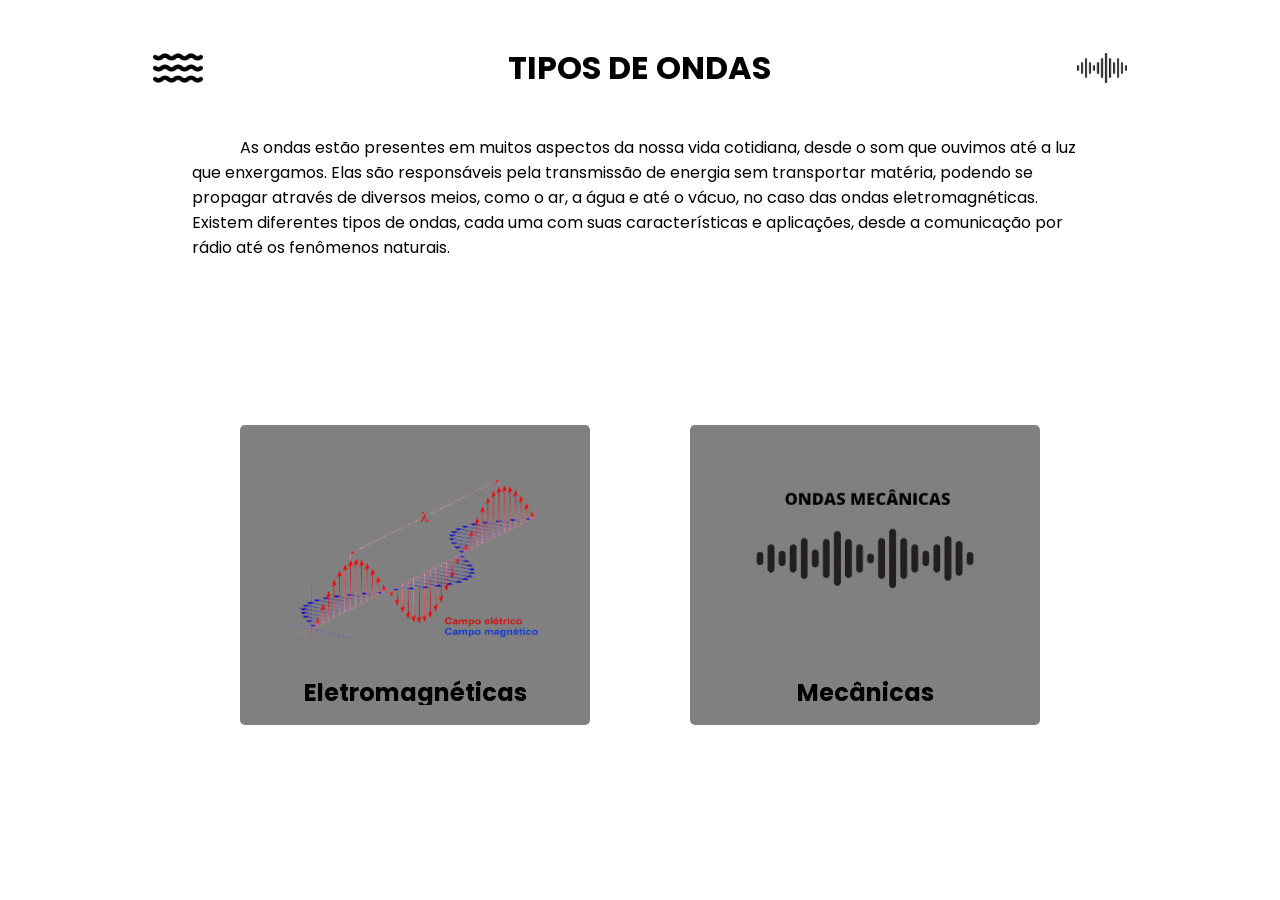
==== index.html @ f58f9566 "Add files via upload" ====
<!DOCTYPE html>
<html lang="pt-br">
<head>
    <meta charset="UTF-8">
    <meta name="viewport" content="width=device-width, initial-scale=1.0">
    <link rel="stylesheet" href="./css/style.css">
    <title>Tipos de Ondas</title>
</head>
<body>
    <header>
        <img src="/images/onda.png" alt="Ondas" width="50">
        <h1>tipos de ondas</h1>
        <img src="/images/ondas-sonoras.png" alt="Onda sonora" width="50">
    </header>
    <main>
        <div class="texto_introdutorio">
            <p>
                As ondas estão presentes em muitos aspectos da nossa vida cotidiana, desde o som que ouvimos até a luz que enxergamos. Elas são responsáveis pela transmissão de energia sem transportar matéria, podendo se propagar através de diversos meios, como o ar, a água e até o vácuo, no caso das ondas eletromagnéticas. Existem diferentes tipos de ondas, cada uma com suas características e aplicações, desde a comunicação por rádio até os fenômenos naturais.
            </p>
        </div>
        
        <section class="cards">
            <div class="card">
                <div class="img_box">
                    <img src="./images/onda-eletromagnetica-Photoroom.png" alt="Foto de uma onda eletromagnética" width="300">
                </div>
                <div class="content">
                    <h2>Eletromagnéticas</h2>
                    <p>Ondas eletromagnéticas são formas de energia que se propagam no vácuo ou em materiais, como a luz e ondas de rádio. Elas não precisam de um meio físico para se mover.
                    </p>
                    <div class="link"><a class="link" href="./eletromagneticas.html">Saiba mais</a></div>
                </div>
            </div>

            <div class="card">
                <div class="img_box">
                    <img src="./images/onda_sonora_remover_fundo-Photoroom.png" alt="Foto de uma onda sonora" width="300">
                </div>
                <div class="content">
                    <h2>Mecânicas</h2>
                    <p>Ondas mecânicas são aquelas que precisam de um meio material (sólido, líquido ou gasoso) para se propagar, como o som e as ondas na água. Elas transportam energia, mas não matéria, e podem ser transversais ou longitudinais.</p>
                    <div class="link">
                        <a href="./mecanicas.html">Saiba mais</a></div>
                </div>
            </div>
        </section>
    </main>
</body>
</html>
---- css/style.css ----
@import url('https://fonts.googleapis.com/css2?family=Poppins:ital,wght@0,100;0,200;0,300;0,400;0,500;0,600;0,700;0,800;0,900;1,100;1,200;1,300;1,400;1,500;1,600;1,700;1,800;1,900&display=swap');
*{
    padding: 0;
    margin: 0;
    font-family: Arial, Helvetica, sans-serif;
    font-family: "Poppins", sans-serif;
}
header{
    display: flex;
    justify-content: space-around;
    align-items: center;
    width: 100vw;
    height:15vh;
    text-transform: uppercase;
}
.texto_introdutorio{
    width: 70vw;
    margin: 0 auto;
    text-indent: 3rem;
}
.cards{
    display: flex;
    align-items: center;
    justify-content: center;
    gap: 100px;
    height: 70vh;
    flex-wrap: wrap;
}
.card{
    display: flex;
    justify-content: center;
    width: 350px;
    height: 300px;
    position: relative;
    background-color: gray;
    border-radius: 5px;
    transition: 0.5s;
}
.card:hover{
    height: 400px;
}
.card .img_box{
    position: absolute;
    width: 250px;
    height: auto;
    top: 50px;
    transition: 0.5s;
}
.card:hover .img_box{
    top: -20px;
    scale: 0.75;
}
.card .img_box img{
    width: 100%;
    height: 100%;
    object-fit: cover;
}
.card .content{
    display: flex;
    flex-direction: column;
    gap: 15px;
    position: absolute;
    top: 250px;
    width: 100%;
    text-align: center;
    height: 30px;
    overflow: hidden;
    transition: 0.5s;
}
.card:hover .content{
    top: 130px;
    height: 250px;
}
.link a{
    text-decoration: none;
    border: 1px solid black;
    padding: 5px;
    background-color: red;
    background-color: black;
    color: white;
}
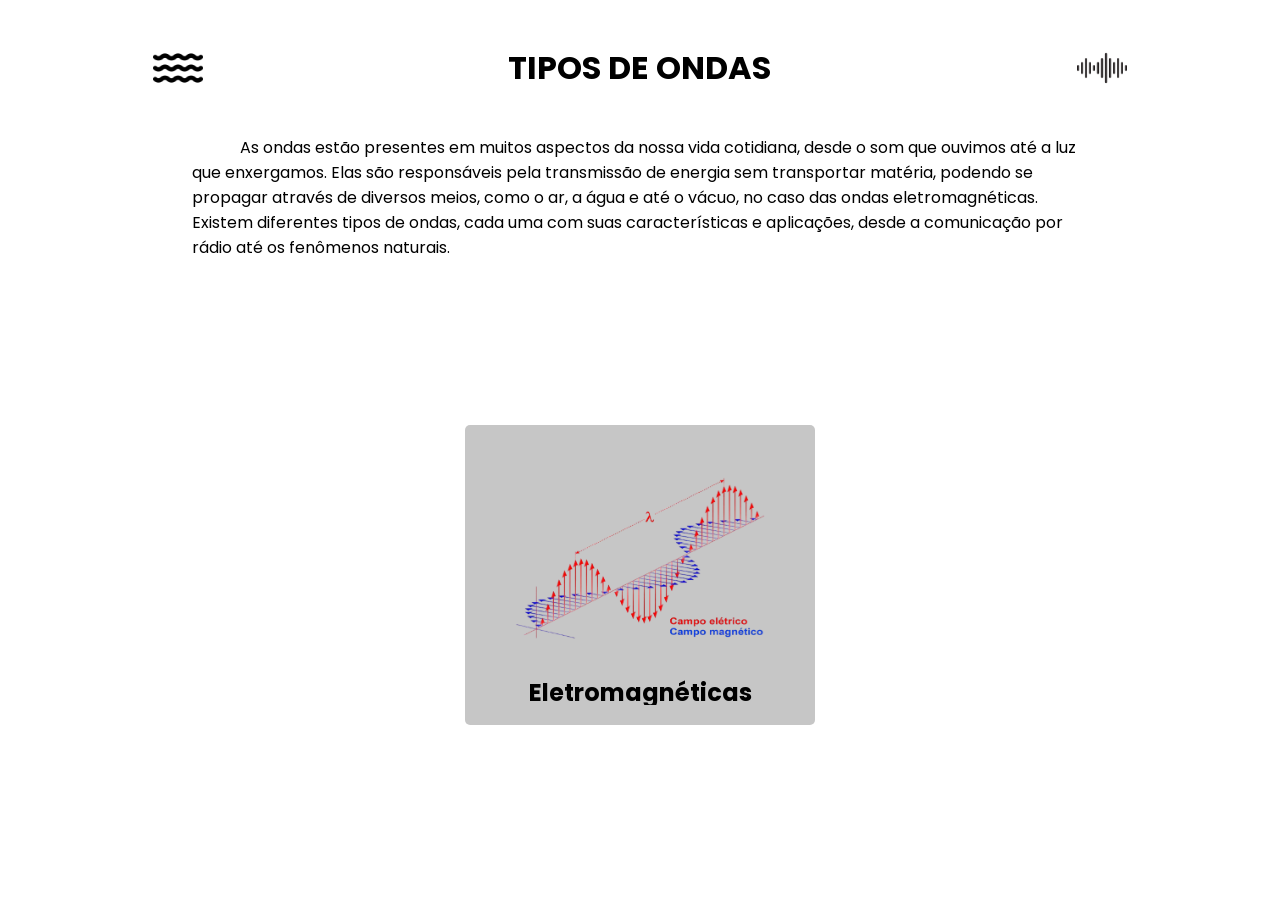
==== commit 422b3096: "Add files via upload" ====
--- a/index.html
+++ b/index.html
@@ -8,9 +8,9 @@
 </head>
 <body>
     <header>
-        <img src="/images/onda.png" alt="Ondas" width="50">
+        <img src="./images/onda.png" alt="Ondas" width="50">
         <h1>tipos de ondas</h1>
-        <img src="/images/ondas-sonoras.png" alt="Onda sonora" width="50">
+        <img src="./images/ondas-sonoras.png" alt="Onda sonora" width="50">
     </header>
     <main>
         <div class="texto_introdutorio">
@@ -31,7 +31,7 @@
                     <div class="link"><a class="link" href="./eletromagneticas.html">Saiba mais</a></div>
                 </div>
             </div>
-
+<!-- 
             <div class="card">
                 <div class="img_box">
                     <img src="./images/onda_sonora_remover_fundo-Photoroom.png" alt="Foto de uma onda sonora" width="300">
@@ -42,7 +42,7 @@
                     <div class="link">
                         <a href="./mecanicas.html">Saiba mais</a></div>
                 </div>
-            </div>
+            </div> -->
         </section>
     </main>
 </body>
--- a/css/style.css
+++ b/css/style.css
@@ -9,9 +9,10 @@
     display: flex;
     justify-content: space-around;
     align-items: center;
-    width: 100vw;
+    width: 100%;
     height:15vh;
     text-transform: uppercase;
+    text-align: center;
 }
 .texto_introdutorio{
     width: 70vw;
@@ -26,15 +27,22 @@
     height: 70vh;
     flex-wrap: wrap;
 }
+.cards_especificas{
+    margin-top:50px;
+}
 .card{
     display: flex;
     justify-content: center;
     width: 350px;
     height: 300px;
     position: relative;
-    background-color: gray;
+    background-color: #c6c6c6;
     border-radius: 5px;
     transition: 0.5s;
+}
+.card_ondas_especificas{
+    width: 250px;
+    height: 300px;
 }
 .card:hover{
     height: 400px;
@@ -52,8 +60,25 @@
 }
 .card .img_box img{
     width: 100%;
-    height: 100%;
+    height: 100%;   
     object-fit: cover;
+}
+.card_ondas_especificas .img_box{
+    position: absolute;
+    width: 200px;
+    height: auto;
+    top: 50px;
+    transition: 0.5s;
+}
+.card_ondas_especificas:hover .img_box{
+    top: -35px;
+    scale: 0.75;
+}
+.card_ondas_especificas .img_box img{
+    width: 100%;
+    height: 100%;   
+    object-fit: cover;
+    display: flex;
 }
 .card .content{
     display: flex;
@@ -71,11 +96,46 @@
     top: 130px;
     height: 250px;
 }
-.link a{
+.link a, .link button, dialog button {
     text-decoration: none;
     border: 1px solid black;
     padding: 5px;
     background-color: red;
     background-color: black;
     color: white;
+    transition: 0.5s;
+    cursor: pointer;
+}
+dialog{
+    width: 700px;
+    min-height: 300px;
+    border: none;
+    border-radius: 10px;
+    padding: 20px;
+    box-shadow: 0 4px 8px rgba(0, 0, 0, 0.1);
+    text-align: center;
+    position: fixed;
+    left: calc(50% - 350px);
+    top: calc(50% - 300px);
+}
+dialog::backdrop {
+    background-color: rgba(0, 0, 0, 0.5);
+}
+button:hover{
+    transform: scale(1.2);
+}
+dialog img{
+    width: 300px;
+}
+#colors {
+    width: 80%;
+    height: 50%;
+    background: linear-gradient(to right, red, orange, yellow, green, #00ffff, blue);
+    padding: 15px;
+    margin: 0 auto;
+}
+#p_cores{
+    display: flex;
+    gap: 60px;
+    justify-content: center;
 }
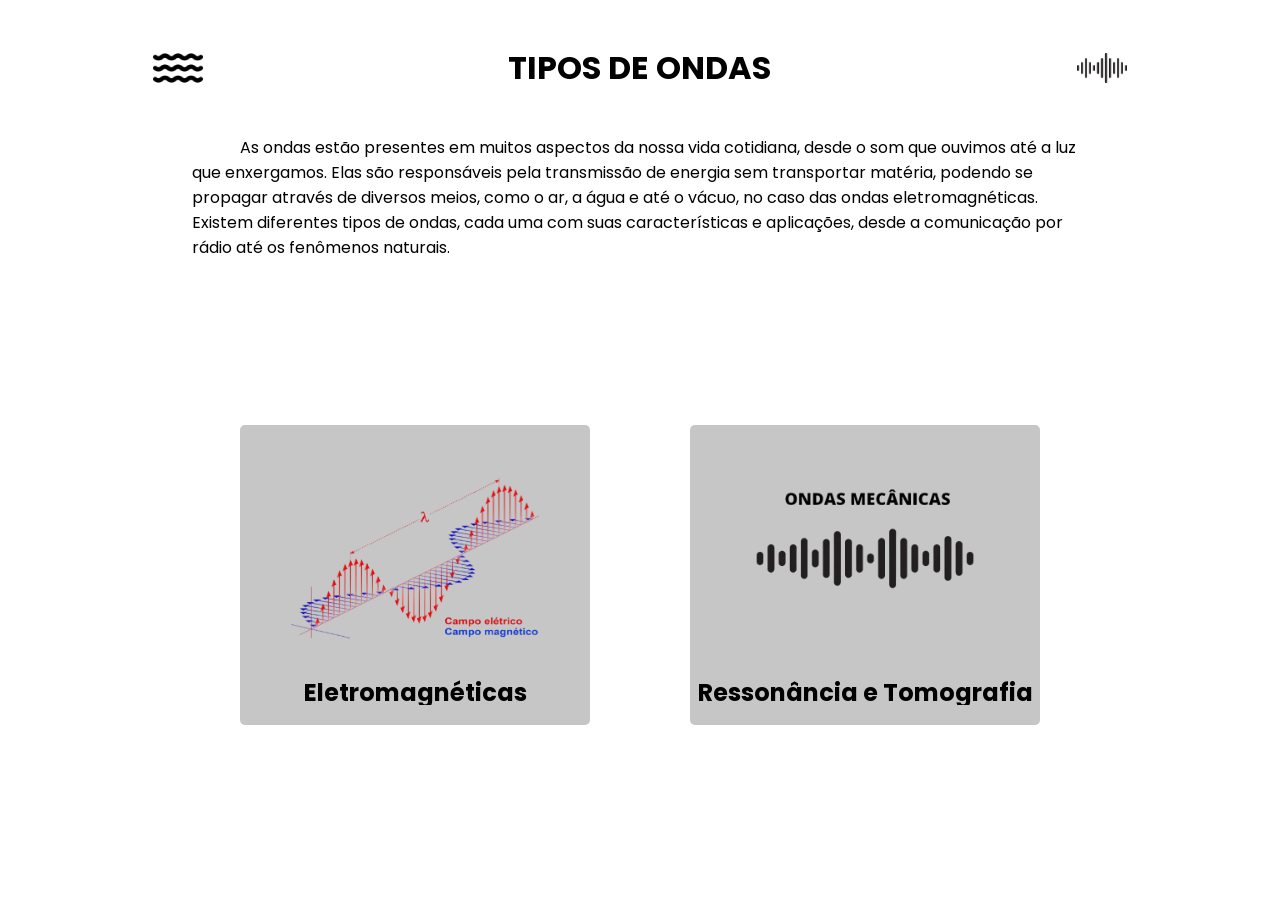
==== commit 16267a7d: "Add files via upload" ====
--- a/index.html
+++ b/index.html
@@ -31,18 +31,18 @@
                     <div class="link"><a class="link" href="./eletromagneticas.html">Saiba mais</a></div>
                 </div>
             </div>
-<!-- 
+
             <div class="card">
                 <div class="img_box">
                     <img src="./images/onda_sonora_remover_fundo-Photoroom.png" alt="Foto de uma onda sonora" width="300">
                 </div>
                 <div class="content">
-                    <h2>Mecânicas</h2>
-                    <p>Ondas mecânicas são aquelas que precisam de um meio material (sólido, líquido ou gasoso) para se propagar, como o som e as ondas na água. Elas transportam energia, mas não matéria, e podem ser transversais ou longitudinais.</p>
+                    <h2>Ressonância e Tomografia</h2>
+                    <p>A ressonância usa campos magnéticos, enquanto a tomografia aplica raios-X para criar imagens detalhadas do corpo, auxiliando no diagnóstico médico.</p>
                     <div class="link">
-                        <a href="./mecanicas.html">Saiba mais</a></div>
+                        <a href="./Ressonância _Tomografia.html">Saiba mais</a></div>
                 </div>
-            </div> -->
+            </div>
         </section>
     </main>
 </body>
--- a/css/style.css
+++ b/css/style.css
@@ -26,9 +26,6 @@
     gap: 100px;
     height: 70vh;
     flex-wrap: wrap;
-}
-.cards_especificas{
-    margin-top:50px;
 }
 .card{
     display: flex;
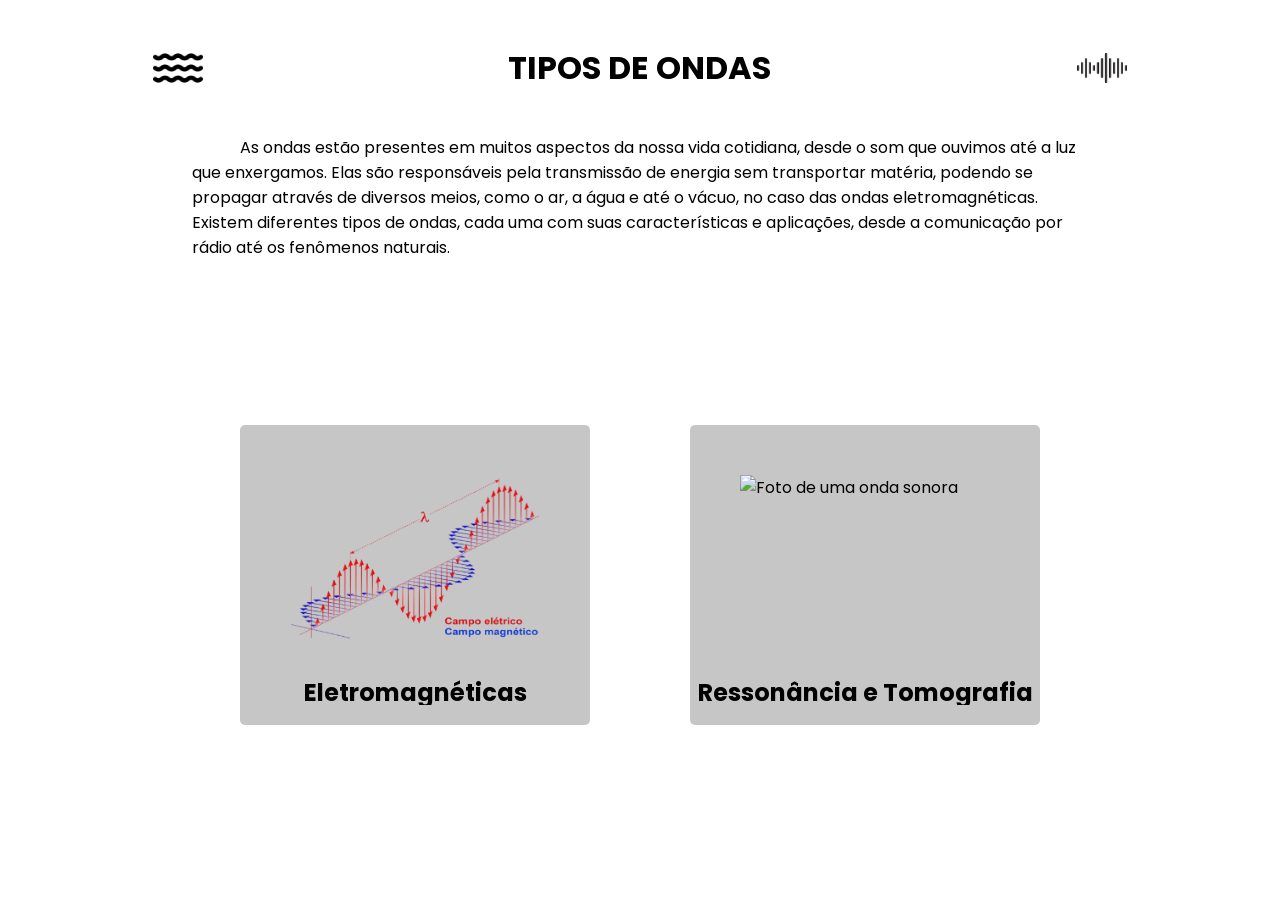
==== commit 16957bda: "Update index.html" ====
--- a/index.html
+++ b/index.html
@@ -34,7 +34,7 @@
 
             <div class="card">
                 <div class="img_box">
-                    <img src="./images/onda_sonora_remover_fundo-Photoroom.png" alt="Foto de uma onda sonora" width="300">
+                    <img src="./images/tomo_resso.png" alt="Foto de uma onda sonora" width="300">
                 </div>
                 <div class="content">
                     <h2>Ressonância e Tomografia</h2>
@@ -46,4 +46,4 @@
         </section>
     </main>
 </body>
-</html>+</html>
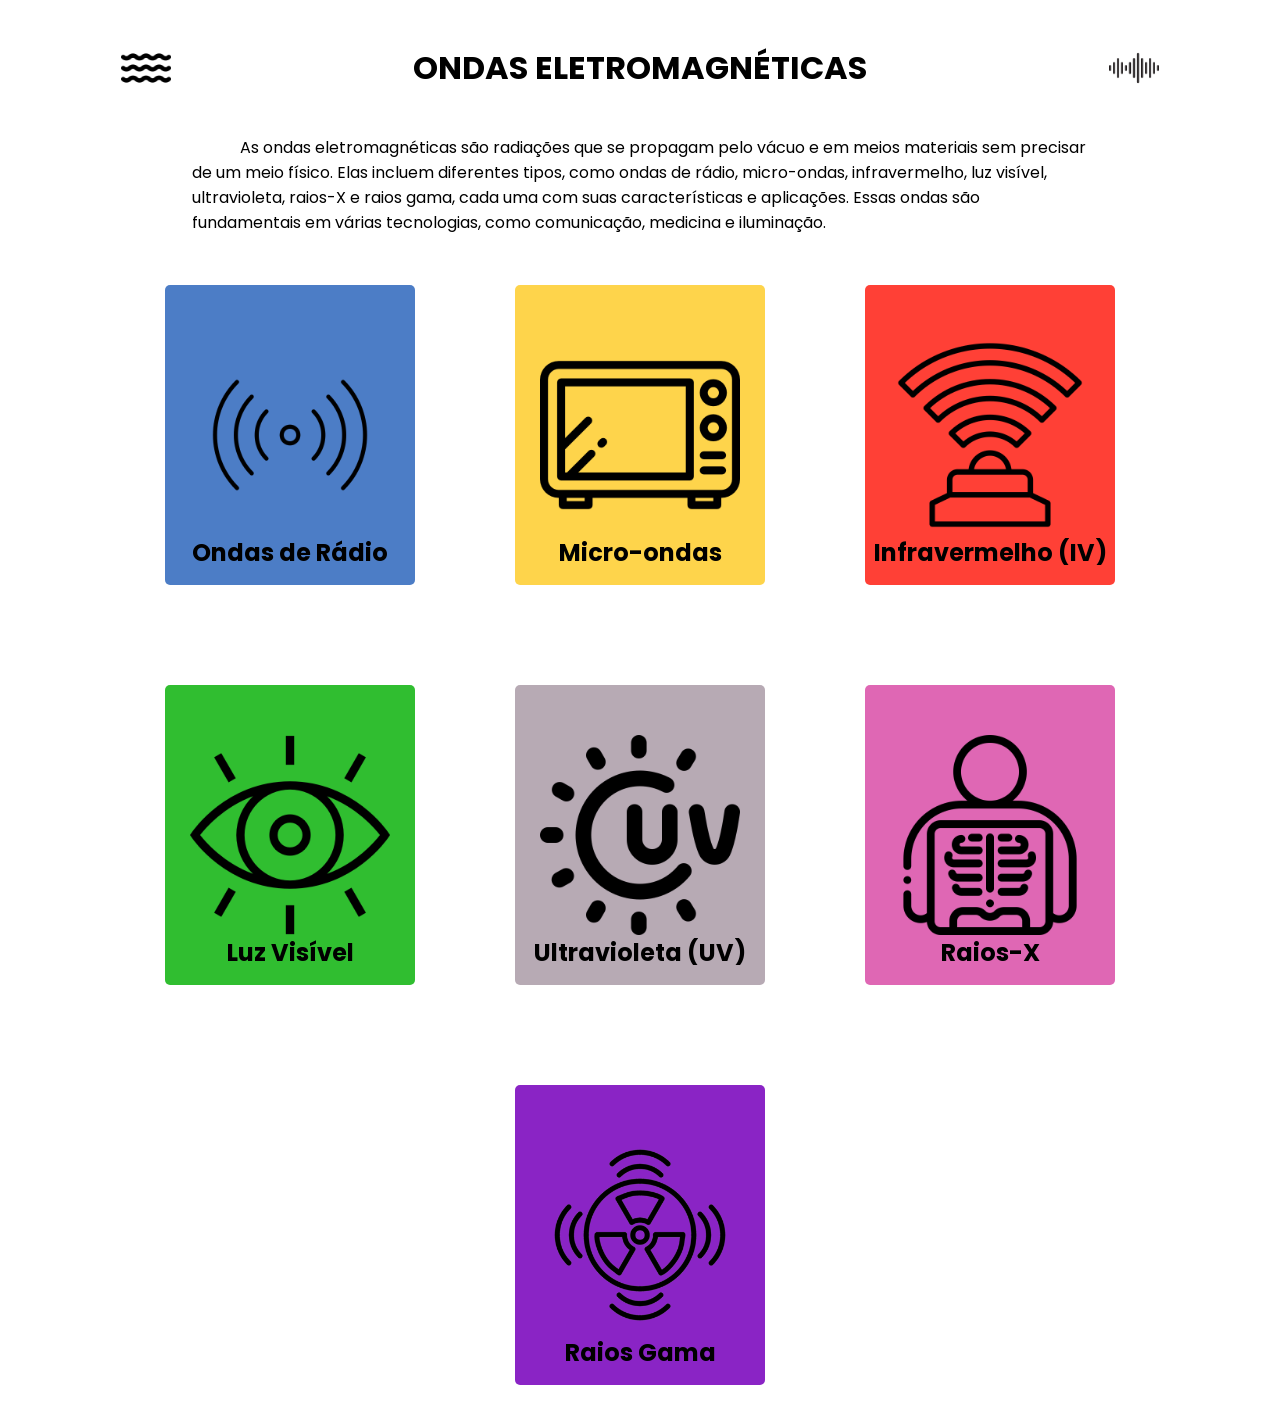
==== commit 2f7956f1: "Add files via upload" ====
--- a/index.html
+++ b/index.html
@@ -4,46 +4,237 @@
     <meta charset="UTF-8">
     <meta name="viewport" content="width=device-width, initial-scale=1.0">
     <link rel="stylesheet" href="./css/style.css">
-    <title>Tipos de Ondas</title>
+    <title>Ondas eletromagneticas</title>
 </head>
 <body>
     <header>
         <img src="./images/onda.png" alt="Ondas" width="50">
-        <h1>tipos de ondas</h1>
+        <h1>Ondas eletromagnéticas</h1>
         <img src="./images/ondas-sonoras.png" alt="Onda sonora" width="50">
     </header>
     <main>
         <div class="texto_introdutorio">
             <p>
-                As ondas estão presentes em muitos aspectos da nossa vida cotidiana, desde o som que ouvimos até a luz que enxergamos. Elas são responsáveis pela transmissão de energia sem transportar matéria, podendo se propagar através de diversos meios, como o ar, a água e até o vácuo, no caso das ondas eletromagnéticas. Existem diferentes tipos de ondas, cada uma com suas características e aplicações, desde a comunicação por rádio até os fenômenos naturais.
-            </p>
-        </div>
+                As ondas eletromagnéticas são radiações que se propagam pelo vácuo e em meios materiais sem precisar de um meio físico. Elas incluem diferentes tipos, como ondas de rádio, micro-ondas, infravermelho, luz visível, ultravioleta, raios-X e raios gama, cada uma com suas características e aplicações. Essas ondas são fundamentais em várias tecnologias, como comunicação, medicina e iluminação.        </div>
         
-        <section class="cards">
-            <div class="card">
-                <div class="img_box">
-                    <img src="./images/onda-eletromagnetica-Photoroom.png" alt="Foto de uma onda eletromagnética" width="300">
-                </div>
-                <div class="content">
-                    <h2>Eletromagnéticas</h2>
-                    <p>Ondas eletromagnéticas são formas de energia que se propagam no vácuo ou em materiais, como a luz e ondas de rádio. Elas não precisam de um meio físico para se mover.
+        <section class="cards cards_especificas">
+            <!-- Card RADIO -->
+            <div class="card card_ondas_especificas" style="background-color: rgb(76, 125, 198);">
+                <div class="img_box">
+                    <img src="./images/onda_radio.png" alt="Foto de uma onda de radio">
+                </div>
+                <div class="content">
+                    <h2>Ondas de Rádio</h2>
+                    <p>
+                        Têm os maiores comprimentos de onda e as menores frequências. Usadas principalmente para comunicação, como rádio, televisão e redes de celular.
                     </p>
-                    <div class="link"><a class="link" href="./eletromagneticas.html">Saiba mais</a></div>
-                </div>
-            </div>
-
-            <div class="card">
-                <div class="img_box">
-                    <img src="./images/tomo_resso.png" alt="Foto de uma onda sonora" width="300">
-                </div>
-                <div class="content">
-                    <h2>Ressonância e Tomografia</h2>
-                    <p>A ressonância usa campos magnéticos, enquanto a tomografia aplica raios-X para criar imagens detalhadas do corpo, auxiliando no diagnóstico médico.</p>
-                    <div class="link">
-                        <a href="./Ressonância _Tomografia.html">Saiba mais</a></div>
-                </div>
-            </div>
+                    <div class="link"><button class="Saiba_Mais" data-type="radio">Saiba mais</button></div>
+                </div>
+            </div>
+            
+            <dialog id="popup-radio" class="popup">
+                <h2>Ondas de Rádio</h2>
+                <p><strong>Saúde:</strong>Geralmente inofensivas, mas exposição muito intensa pode causar aquecimento.</p>
+                <p><strong>Onde é usada:</strong>Transmissões de rádio, televisão e telecomunicações.</p>
+                <div class="fotos">
+                    <img src="images/estacao-radio-OndasRadio.webp" alt="">
+                </div>
+                <p><strong>Ressonância</strong>A Ressonância Magnética é uma técnica de imagem médica que utiliza campos magnéticos e ondas de rádio para criar imagens detalhadas dos tecidos e órgãos do corpo humano, sem usar radiação ionizante.</p>
+                <div class="fotos">
+                    <img src="images/ressonancia-OndasRadio" alt="">
+                </div>
+                <p><strong>Comprimento da onda:</strong>De 1 milímetro até mais de 100 quilômetros.</p>
+                <p><strong>Frequência:</strong>Entre 30 Hz e 300 GHz.</p>
+                <img src="./images/fre_radio.png" alt="">
+                <p><strong>Ionizante:</strong>Não</p>
+                <button class="fechar">Fechar</button>
+            </dialog>
+
+                        <!-- Card MICRO -->
+            <div class="card card_ondas_especificas" style="background-color: rgb(254, 212, 75);">
+                <div class="img_box">
+                    <img src="./images/mircro_ondas.png" alt="Foto de um micro ondas">
+                </div>
+                <div class="content">
+                    <h2>Micro-ondas</h2>
+                    <p>Ondas de comprimento intermediário, usadas em fornos para aquecer alimentos e em telecomunicações, como Wi-Fi e radares.
+                    </p>
+                    <div class="link"><button class="Saiba_Mais" data-type="micro">Saiba mais</button></div>
+                </div>
+            </div>
+
+            <dialog id="popup-micro" class="popup">
+                <h2>Micro-Ondas</h2>
+                <p><strong>Saúde:</strong>Pode aquecer tecidos corporais; normalmente segura em baixas intensidades.</p>
+                <p><strong>Onde é usada:</strong>Satélites, radares, fornos micro-ondas.</p>
+                <div class="fotos">
+                    <img src="images/satelites-MicroOndas.webp" alt="">
+                    <img src="images/Radar-MicroOndas" alt="">
+                </div>
+                <p><strong>Comprimento da onda:</strong>De 1 milímetro a 1 metro.</p>
+                <p><strong>Frequência:</strong>Entre 300 MHz e 300 GHz.</p>
+                <img src="./images/fre_microondas.png" alt="">
+                <p><strong>Ionizante:</strong>Não</p>
+                <button class="fechar">Fechar</button>
+            </dialog>
+
+                <!-- Card INFRA -->
+            <div class="card card_ondas_especificas" style="background-color: rgb(255, 64, 54);">
+                <div class="img_box">
+                    <img src="./images/infravermelha.png" alt="Foto de uma onda infravermelha">
+                </div>
+                <div class="content">
+                    <h2>Infravermelho (IV)</h2>
+                    <p>Emitido por objetos quentes, é usado em controles remotos, sensores térmicos e tecnologia de aquecimento.
+                    </p>
+                    <div class="link"><button class="Saiba_Mais" data-type="infra">Saiba mais</button></div>
+                </div>
+            </div>
+
+            <dialog id="popup-infra" class="popup">
+                <h2>Ondas infravermelhas</h2>
+                <p><strong>Saúde:</strong>Exposição excessiva pode causar queimaduras.</p>
+                <p><strong>Onde é usada:</strong>Controle remoto, câmeras térmicas, aquecimento.</p>
+                <div class="fotos">
+                    <img src="images/controle-remotoInfravermelho.webp" alt="">
+                    <img src="images/cameras_termicas-Infravermelho" alt="">
+                </div>
+                <p><strong>Comprimento da onda:</strong>700 nm a 1 mm.</p>
+                <p><strong>Frequência:</strong>Entre 300 GHz e 430 THz.</p>
+                <img src="./images/fre_infravermelho.png" alt="">
+                <p><strong>Ionizante:</strong> Parcialmente.A luz ultravioleta pode ser ionizante dependendo da frequência. UV-A e UV-B são não-ionizantes, mas UV-C (que tem maior energia) é ionizante e pode causar danos biológicos.</p>
+                <button class="fechar">Fechar</button>
+            </dialog>
+
+                <!-- Card VISIVEL -->
+            <div class="card card_ondas_especificas" style="background-color: rgb(48, 190, 48);">
+                <div class="img_box">
+                    <img src="./images/olho.png" alt="" >
+                </div>
+                <div class="content">
+                    <h2>Luz Visível</h2>
+                    <p>
+                        A luz visível é a única parte do espectro eletromagnético que podemos enxergar, abrangendo cores do vermelho ao violeta.</p>
+                    <div class="link"><button class="Saiba_Mais" data-type="visivel">Saiba mais</button></div>
+                </div>
+            </div>
+
+            <dialog id="popup-visivel" class="popup">
+                <h2>Luz Visivel</h2>
+                <p><strong>Saúde:</strong>Essencial para a visão, segura em exposição normal.</p>
+                <p><strong>Onde é usada:</strong>Iluminação, fotografia, visão humana.</p>
+                <div class="fotos">
+                    <img src="images/olho-luz_visivel.webp" alt="">
+                    <img src="images/fotografia-luz_visivel.jpg" alt="">
+                </div>
+                <p><strong>Comprimento da onda:</strong>400 nm a 700 nm.</p>
+                <p><strong>Frequência:</strong>Entre 430 THz e 750 THz.</p>
+                <img src="./images/fre_visivel.png" alt="">
+                <div id="cores">
+                    <h3>Cores Visiveis</h3>
+                    <div id="colors"></div>
+                    <div id="p_cores">
+                        <p>Vermelho</p>
+                        <p>Laranja</p>
+                        <p>Amarelo</p>
+                        <p>Verde</p>
+                        <p>Ciano</p>
+                        <p>Azul</p>
+                    </div>
+                </div>                
+                <p><strong>Ionizante:</strong>Não</p>
+                <button class="fechar">Fechar</button>
+            </dialog>
+
+            <!-- Card VIOLETA -->
+            <div class="card card_ondas_especificas" style="background-color: rgb(183, 170, 180);">
+                <div class="img_box">
+                    <img src="./images/UV.png" alt="Foto de um sol com UV escrito ao lado" width="300">
+                </div>
+                <div class="content">
+                    <h2>Ultravioleta (UV)</h2>
+                    <p>Invisível para nós, é emitida pelo Sol e pode causar queimaduras solares, mas também é utilizada em esterilização e tratamentos médicos.</p>
+                    <div class="link"><button class="Saiba_Mais" data-type="violeta">Saiba mais</button></div>
+                </div>
+            </div>
+
+            <dialog id="popup-violeta" class="popup">
+                <h2>Ondas ultravioleta</h2>
+                <p><strong>Saúde:</strong>Pode causar queimaduras, câncer de pele em exposição prolongada.</p>
+                <p><strong>Onde é usada:</strong>Esterilização, bronzeamento artificial.</p>
+                <div class="fotos">
+                    <img src="images/esterilizacao-UltraVioleta.jpg" alt="">
+                    <img src="images/bronzeamento_artificial-UltraVioleta" alt="">
+                </div>
+                <p><strong>Comprimento da onda:</strong> 10 nm a 400 nm.</p>
+                <p><strong>Frequência:</strong>Entre 750 THz e 30 PHz.</p>
+                <img src="./images/fre_ultravioleta.png" alt="">
+                <p><strong>Ionizante:</strong>ParcialmentE.A luz ultravioleta pode ser ionizante dependendo da frequência. UV-A e UV-B são não-ionizantes, mas UV-C (que tem maior energia) é ionizante e pode causar danos biológicos.</p>
+                <p><strong>UVA:</strong> Comprimento de onda de 320 a 400 nm; penetra profundamente na pele, contribuindo para o envelhecimento precoce e aumentando o risco de câncer de pele.</p>
+                <p><strong>UVB</strong> Comprimento de onda de 280 a 320 nm; causa queimaduras solares e é crucial para a produção de vitamina D, além de estar diretamente relacionado ao desenvolvimento de câncer de pele.</p>
+                <p><strong>UVC</strong>Comprimento de onda de 100 a 280 nm; a mais energética e potencialmente perigosa, mas quase totalmente absorvida pela camada de ozônio, não alcançando a superfície da Terra. É usada em desinfecção.</p>
+                <button class="fechar">Fechar</button>
+            </dialog>
+
+            <!-- Card RAIO -->
+            <div class="card card_ondas_especificas" style="background-color: rgb(223, 103, 180);">
+                <div class="img_box">
+                    <img src="./images/raio_x.png" alt="Foto de um raio x">
+                </div>
+                <div class="content">
+                    <h2>Raios-X</h2>
+                    <p>Ondas de alta energia que podem penetrar materiais, sendo amplamente usadas em exames médicos, como radiografias.</p>
+                    <div class="link"><button class="Saiba_Mais" data-type="raio">Saiba mais</button></div>
+                </div>
+            </div>
+
+            <dialog id="popup-raio" class="popup">
+                <h2>Raios X</h2>
+                <p><strong>Saúde:</strong>Exposição intensa pode ser perigosa, usada com cuidado em diagnóstico médico.</p>
+                <p><strong>Onde é usada:</strong>Radiografia, segurança aeroportuária.</p>
+                <div class="fotos">
+                    <img src="images/radiografia-RaioX.webp" alt="">
+                    <img src="images/seguranca_aeroportuaria-RaioX.jpg" alt="">
+                </div>
+                <p><strong>Tomografia</strong>A Tomografia Computadorizada é uma técnica de imagem médica que utiliza raios-X para criar imagens transversais detalhadas do corpo, permitindo uma visualização em várias camadas.</p>
+                <div class="fotos">
+                    <img src="images/Tomografia-RaioX.png" alt="">
+                </div>
+                <p><strong>Comprimento da onda:</strong> 0,01 nm a 10 nm.</p>
+                <p><strong>Frequência:</strong>Entre 30 PHz e 30 EHz.</p>
+                <img src="./images/fre_raiosx.png" alt="">
+                <p><strong>Ionizante:</strong>Sim</p>
+                <button class="fechar">Fechar</button>
+            </dialog>
+
+            <!-- Card GAMA -->
+            <div class="card card_ondas_especificas" style="background-color: rgb(138, 36, 197);">
+                <div class="img_box">
+                    <img src="./images/raio_gama.png" alt="Foto de um raio gama" >
+                </div>
+                <div class="content">
+                    <h2>Raios Gama</h2>
+                    <p>As ondas de maior energia e menor comprimento de onda, resultantes de reações nucleares. São usadas no tratamento de câncer e no estudo do universo..</p>
+                    <div class="link"><button class="Saiba_Mais" data-type="gama">Saiba mais</button></div>
+                </div>
+            </div>
+
+            <dialog id="popup-gama" class="popup">
+                <h2>Raios Gama</h2>
+                <p><strong>Saúde:</strong> Extremamente perigosos, causam danos celulares.</p>
+                <p><strong>Onde é usada:</strong>Tratamento de câncer, pesquisa nuclear.</p>
+                <div class="fotos">
+                    <img src="images/tratamento_cancer-RaioGama.jpg" alt="">
+                    <img src="images/pesquisas_nucleares-RaioGama.jpg" alt="">
+                </div>
+                <p><strong>Comprimento da onda:</strong> Menos de 0,01 nm.</p>
+                <p><strong>Frequência:</strong>Acima de 30 EHz.</p>
+                <img src="./images/fre_raiosgama.png" alt="">
+                <p><strong>Ionizante:</strong>Sim</p>
+                <button class="fechar">Fechar</button>
+            </dialog>
         </section>
     </main>
+    <script src="./js/script.js"></script>
 </body>
-</html>
+</html>
--- a/css/style.css
+++ b/css/style.css
@@ -24,8 +24,9 @@
     align-items: center;
     justify-content: center;
     gap: 100px;
-    height: 70vh;
+    min-height: 70vh;
     flex-wrap: wrap;
+    margin-bottom: 30px;
 }
 .card{
     display: flex;
@@ -60,6 +61,9 @@
     height: 100%;   
     object-fit: cover;
 }
+.cards_especificas{
+    margin-top:50px;
+    }
 .card_ondas_especificas .img_box{
     position: absolute;
     width: 200px;
@@ -69,8 +73,9 @@
 }
 .card_ondas_especificas:hover .img_box{
     top: -35px;
-    scale: 0.75;
+    scale: 0.6;
 }
+
 .card_ondas_especificas .img_box img{
     width: 100%;
     height: 100%;   
@@ -93,6 +98,7 @@
     top: 130px;
     height: 250px;
 }
+
 .link a, .link button, dialog button {
     text-decoration: none;
     border: 1px solid black;
@@ -113,7 +119,7 @@
     text-align: center;
     position: fixed;
     left: calc(50% - 350px);
-    top: calc(50% - 300px);
+    top: calc(50% - 370px);
 }
 dialog::backdrop {
     background-color: rgba(0, 0, 0, 0.5);
@@ -135,4 +141,4 @@
     display: flex;
     gap: 60px;
     justify-content: center;
-}+}
